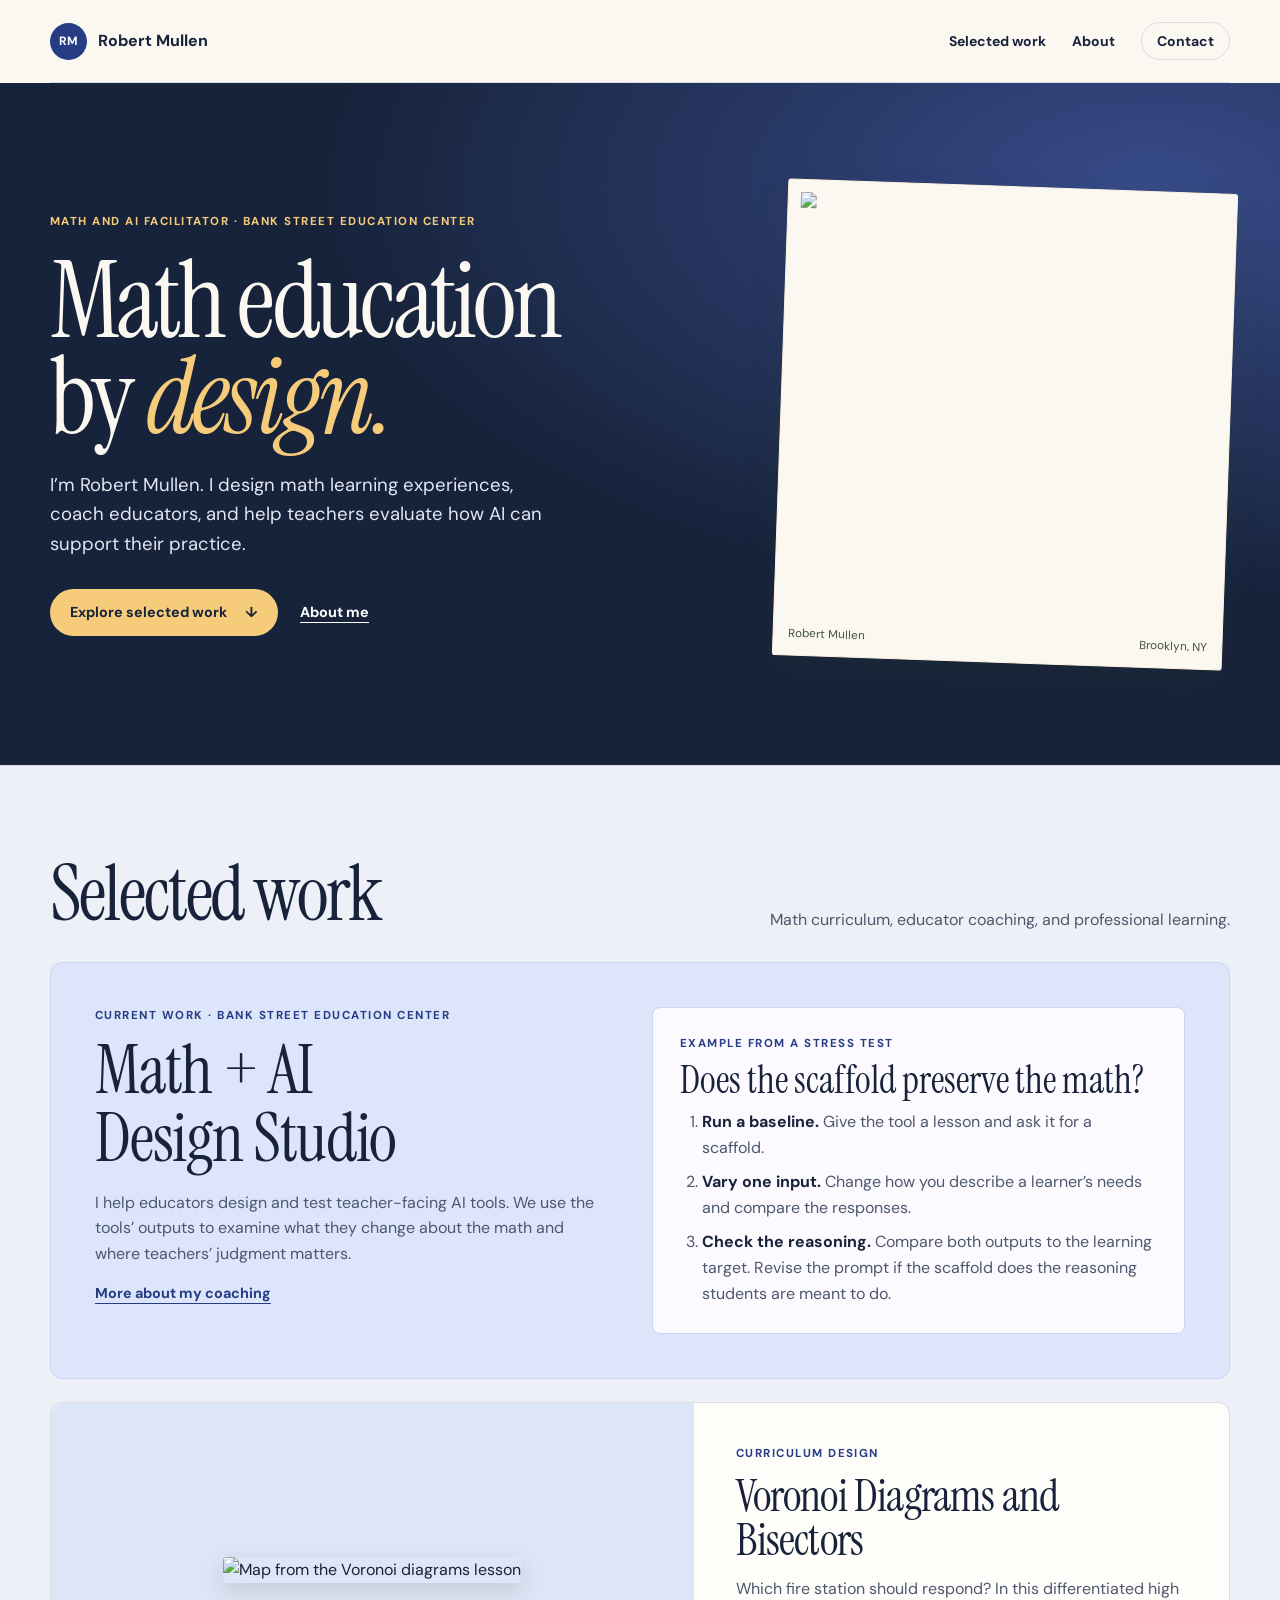
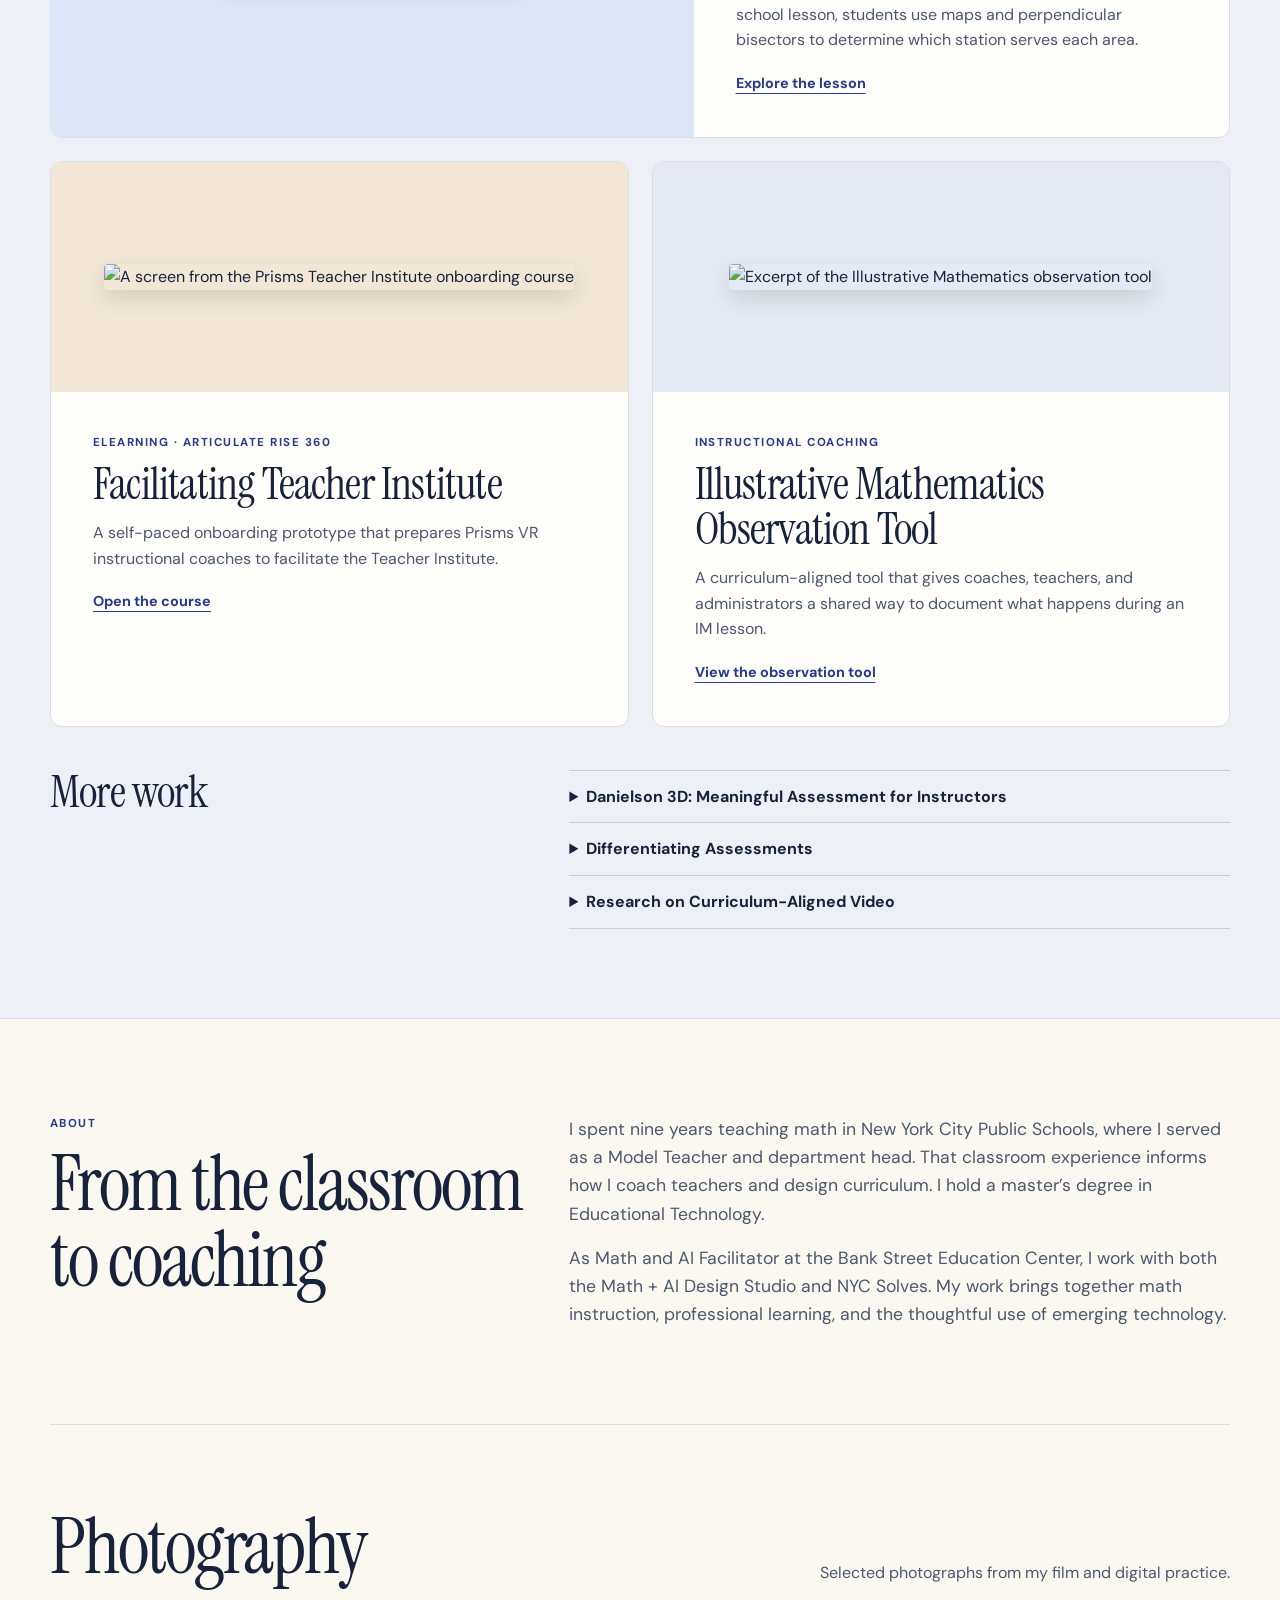
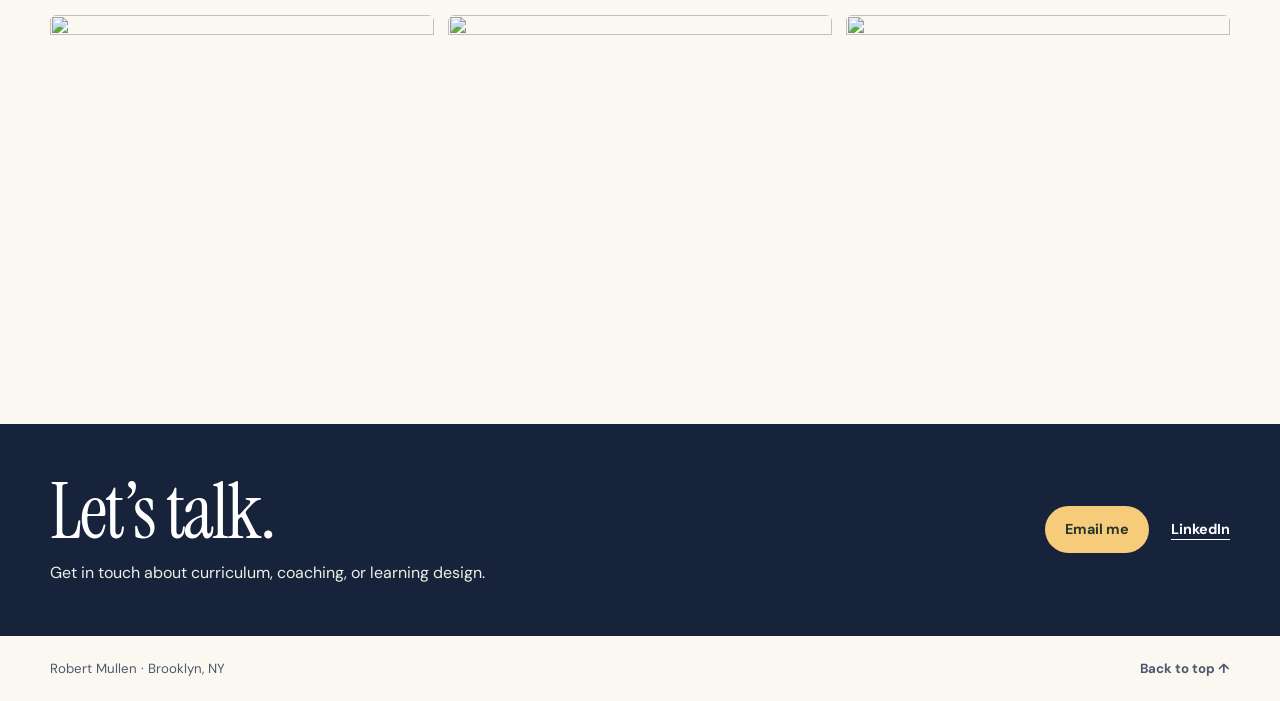
==== index.html @ 0d365e1b "Add files via upload" ====
<!doctype html>
<html lang="en">
<head>
<meta charset="utf-8">
<meta name="viewport" content="width=device-width, initial-scale=1">
<title>Robert Mullen | Math Education, Coaching & AI</title>
<meta name="description" content="Selected work by Robert Mullen in math education, instructional design, and educator coaching.">
<meta name="theme-color" content="#17233b">
<link rel="stylesheet" href="style.css">
<link rel="icon" href="media/favicon.svg" type="image/svg+xml">
</head>
<body id="top">
<a class="skip" href="#main">Skip to content</a>
<header class="wrap header">
<a class="brand" href="#top"><span>RM</span> Robert Mullen</a>
<nav aria-label="Main navigation"><a href="#work">Selected work</a><a href="#about">About</a><a class="contact-link" href="#contact">Contact</a></nav>
</header>
<main id="main">
<section class="hero-band" aria-labelledby="intro">
<div class="wrap hero">
<div>
<p class="eyebrow">Math and AI Facilitator · Bank Street Education Center</p>
<h1 id="intro">Math education<br>by <em>design.</em></h1>
<p class="lede">I’m Robert Mullen. I design math learning experiences, coach educators, and help teachers evaluate how AI can support their practice.</p>
<div class="actions"><a class="button" href="#work">Explore selected work <span aria-hidden="true">↓</span></a><a class="line-link" href="#about">About me</a></div>
</div>
<figure class="portrait"><img src="media/robert.jpg" width="630" height="662" alt="Robert Mullen"><figcaption><span>Robert Mullen</span><span>Brooklyn, NY</span></figcaption></figure>
</div>
</section>
<section class="work-band" id="work">
<div class="wrap">
<div class="section-head"><h2>Selected work</h2><p>Math curriculum, educator coaching, and professional learning.</p></div>
<article class="studio">
<div class="studio-copy">
<p class="eyebrow">Current work · Bank Street Education Center</p>
<h3>Math + AI<br>Design Studio</h3>
<p>I help educators design and test teacher-facing AI tools. We use the tools’ outputs to examine what they change about the math and where teachers’ judgment matters.</p>
<a class="line-link" href="#about">More about my coaching</a>
</div>
<div class="studio-example">
<p class="eyebrow">Example from a stress test</p>
<h4>Does the scaffold preserve the math?</h4>
<ol>
<li><strong>Run a baseline.</strong> Give the tool a lesson and ask it for a scaffold.</li>
<li><strong>Vary one input.</strong> Change how you describe a learner’s needs and compare the responses.</li>
<li><strong>Check the reasoning.</strong> Compare both outputs to the learning target. Revise the prompt if the scaffold does the reasoning students are meant to do.</li>
</ol>
</div>
</article>
<div class="projects">
<article class="project featured">
<div class="project-media map"><img src="media/voronoi.png" alt="Map from the Voronoi diagrams lesson" loading="lazy"></div>
<div class="project-copy">
<p class="eyebrow">Curriculum design</p>
<h3>Voronoi Diagrams and Bisectors</h3>
<p>Which fire station should respond? In this differentiated high school lesson, students use maps and perpendicular bisectors to determine which station serves each area.</p>
<a class="line-link" href="https://docs.google.com/document/d/1qEpuzX62lRay_-MUb-gONqkzhOq20P-nqtlenFmYsLM/edit?usp=sharing">Explore the lesson</a>
</div>
</article>
<article class="project">
<div class="project-media course"><img src="media/prisms.png" alt="A screen from the Prisms Teacher Institute onboarding course" loading="lazy"></div>
<div class="project-copy"><p class="eyebrow">eLearning · Articulate Rise 360</p><h3>Facilitating Teacher Institute</h3><p>A self-paced onboarding prototype that prepares Prisms VR instructional coaches to facilitate the Teacher Institute.</p><a class="line-link" href="https://rmelearningsample.netlify.app/#/">Open the course</a></div>
</article>
<article class="project">
<div class="project-media observe"><img src="media/im.png" alt="Excerpt of the Illustrative Mathematics observation tool" loading="lazy"></div>
<div class="project-copy"><p class="eyebrow">Instructional coaching</p><h3>Illustrative Mathematics Observation Tool</h3><p>A curriculum-aligned tool that gives coaches, teachers, and administrators a shared way to document what happens during an IM lesson.</p><a class="line-link" href="https://drive.google.com/file/d/1bH3zGAiXdYk-yeP8ndPLMOTgqct1OXKp/view">View the observation tool</a></div>
</article>
</div>
<div class="more">
<h3>More work</h3>
<div>
<details><summary>Danielson 3D: Meaningful Assessment for Instructors</summary><p>An Articulate Storyline course that helps teachers use the Danielson Rubric to design assessments and decide how to act on what students show.</p><img class="detail-image" src="media/danielson.png" alt="Screen from the Danielson 3D course" loading="lazy"></details>
<details><summary>Differentiating Assessments</summary><p>A mobile micro-course that walks teachers through designing assessment tasks at three levels of readiness.</p><img class="detail-image details-qr" src="media/differentiating-assessments.png" width="282" height="282" alt="Scan this QR code to open Differentiating Assessments in 7taps" loading="lazy"></details>
<details><summary>Research on Curriculum-Aligned Video</summary><p>My graduate action research examined how curriculum-aligned videos could supplement mathematics instruction, including during the shift to remote learning.</p><a class="line-link" href="https://drive.google.com/file/d/1gtDGnb9iR6Y5nunSrS15PR5Q4NtDPXbc/view">Read the thesis</a></details>
</div>
</div>
</div>
</section>
<section class="wrap about" id="about">
<div><p class="eyebrow">About</p><h2>From the classroom<br> to coaching</h2></div>
<div><p>I spent nine years teaching math in New York City Public Schools, where I served as a Model Teacher and department head. That classroom experience informs how I coach teachers and design curriculum. I hold a master’s degree in Educational Technology.</p><p>As Math and AI Facilitator at the Bank Street Education Center, I work with both the Math + AI Design Studio and NYC Solves. My work brings together math instruction, professional learning, and the thoughtful use of emerging technology.</p></div>
</section>
<section class="wrap photography" aria-labelledby="photo-title">
<div class="section-head"><h2 id="photo-title">Photography</h2><p>Selected photographs from my film and digital practice.</p></div>
<div class="gallery"><img src="media/photo-1.jpg" alt="" loading="lazy"><img src="media/photo-2.jpg" alt="" loading="lazy"><img src="media/photo-3.jpg" alt="" loading="lazy"></div>

</section>
<section class="contact" id="contact"><div class="wrap contact-inner">
<div><h2>Let’s talk.</h2><p>Get in touch about curriculum, coaching, or learning design.</p></div>
<div class="actions"><a class="button" href="mailto:robertterencemullen@gmail.com">Email me</a><a class="line-link" href="https://www.linkedin.com/in/mullenrobert/">LinkedIn</a></div>
</div></section>
</main>
<footer class="wrap footer"><span>Robert Mullen · Brooklyn, NY</span><a href="#top">Back to top ↑</a></footer>
</body>
</html>
---- style.css ----
@import url('https://fonts.googleapis.com/css2?family=DM+Sans:wght@400;500;600;700&family=Instrument+Serif:ital@0;1&display=swap');
:root{--paper:#f7f4ec;--ink:#252b24;--blue:#254839;--muted:#526057;--border:#d8d8ca;--gold:#e8ecaa;--serif:"Instrument Serif",Georgia,serif;--sans:"DM Sans",system-ui,sans-serif}
*{box-sizing:border-box}
html{scroll-behavior:smooth}
body{margin:0;color:var(--ink);background:var(--paper);font:16px/1.6 var(--sans)}
a{color:inherit;text-underline-offset:5px}
a:focus-visible,summary:focus-visible{outline:2px solid currentColor;outline-offset:5px}
img{display:block;max-width:100%}
h1,h2,h3,p,figure{margin:0}
h1,h2,h3{font:400 1em/1 var(--serif)}
h2{font-size:clamp(3rem,6vw,5rem);letter-spacing:-.027em}
h3{font-size:clamp(2rem,3.5vw,3.15rem);letter-spacing:-.018em}
.wrap{width:min(1180px,calc(100% - 96px));margin-inline:auto}
.skip{position:absolute;left:12px;top:-100px;background:white;padding:10px;z-index:2}
.skip:focus{top:12px}
.header,.footer{display:flex;align-items:center;justify-content:space-between;gap:20px;padding:22px 0}
.header{border-bottom:1px solid var(--border)}
.brand,nav a,.footer a{text-decoration:none;font-weight:700}
.brand{display:flex;align-items:center;gap:11px}
.brand span{display:grid;place-items:center;background:var(--blue);color:white;width:37px;height:37px;border-radius:50%;font-size:12px;letter-spacing:.04em}
nav{display:flex;align-items:center;gap:26px;font-size:14px}
nav a:hover,.footer a:hover{text-decoration:underline}
.contact-link{border:1px solid var(--border);border-radius:40px;padding:7px 15px}
.hero{display:grid;grid-template-columns:1.45fr 1fr;gap:clamp(30px,6vw,92px);align-items:center;padding-block:clamp(56px,8vw,108px)}
.eyebrow{font-size:.72rem;font-weight:700;letter-spacing:.13em;text-transform:uppercase;color:var(--blue)}
.hero .eyebrow{display:flex;align-items:center;gap:10px}
.hero .eyebrow span{display:inline-block;width:9px;height:9px;border-radius:50%;background:#71864e;flex:none}
h1{font-size:clamp(4.25rem,8.3vw,8.3rem);line-height:.9;letter-spacing:-.035em;margin:23px 0 25px}
h1 em{color:var(--blue);font-weight:400}
.lede{color:var(--muted);font-size:clamp(1rem,1.6vw,1.16rem);max-width:520px}
.actions{display:flex;align-items:center;flex-wrap:wrap;gap:22px;margin-top:29px}
.button{display:inline-flex;align-items:center;justify-content:center;gap:18px;padding:12px 20px;background:var(--blue);color:white;border-radius:40px;text-decoration:none;font-weight:700;font-size:.9rem}
.button:hover{background:#37614b}
.line-link{font-size:.9rem;font-weight:700;color:var(--blue);text-decoration-thickness:1px}
.line-link:hover{text-decoration-thickness:2px}
.portrait{padding:12px;background:#e8e8d9;border:1px solid #dcdfcf;transform:rotate(2deg);box-shadow:0 16px 35px #343d2220}
.portrait img{width:100%;height:auto;aspect-ratio:1/1;object-fit:cover}
figcaption{display:flex;justify-content:space-between;gap:8px;padding:8px 3px 0;font-size:.73rem;color:#435144}
.work-band{background:#eeeee3;border-block:1px solid var(--border);padding-block:clamp(48px,7vw,92px)}
.section-head{display:flex;justify-content:space-between;align-items:end;gap:12px 30px;flex-wrap:wrap;margin-bottom:29px}
.section-head p,.project p:not(.eyebrow),.more p,.about p:not(.eyebrow){color:var(--muted)}
.projects{display:grid;grid-template-columns:1fr 1fr;gap:23px}
.project{background:#fbfaf4;border:1px solid var(--border);border-radius:12px;overflow:hidden}
.featured{display:grid;grid-template-columns:1.2fr 1fr;grid-column:1/-1;align-items:stretch}
.project-media{height:230px;overflow:hidden;display:grid;place-items:center;padding:25px}
.featured .project-media{height:100%;min-height:300px}
.project-media img{max-height:100%;width:auto;object-fit:contain;box-shadow:0 8px 22px #27332126;border-radius:4px}
.map{background:#dce5d5}
.course{background:#e8dfcc}
.observe{background:#dce5df}
.project-copy{padding:clamp(22px,4vw,42px);display:flex;flex-direction:column;align-items:flex-start;justify-content:center}
.project-copy h3{margin:10px 0 13px}
.project-copy .line-link{margin-top:19px}
.more,.about{display:grid;grid-template-columns:1fr 1.35fr;gap:30px}
.more{margin-top:43px}
details{border-bottom:1px solid #cbd1c3;padding:13px 0}
details:first-child{border-top:1px solid #cbd1c3}
summary{cursor:pointer;font-weight:700}
details p{margin:10px 0}
.detail-image{width:min(100%,460px);margin:15px 0 4px}
.about{padding-block:clamp(55px,8vw,96px);border-bottom:1px solid var(--border)}
.about h2{margin-top:12px}
.about p:not(.eyebrow){font-size:1.1rem}
.about p+p{margin-top:16px}
.photography{padding-block:clamp(48px,7vw,84px)}
.gallery{display:grid;grid-template-columns:repeat(3,1fr);gap:14px;margin-bottom:18px}
.gallery img{width:100%;aspect-ratio:1.25;object-fit:cover;border-radius:6px}
.contact{background:var(--blue);color:white;padding:50px 0}
.contact-inner{display:flex;align-items:center;justify-content:space-between;flex-wrap:wrap;gap:18px 30px}
.contact p{margin-top:9px;color:#edf0e4}
.contact .actions{margin-top:0}
.contact .button{background:var(--gold);color:#26362a}
.contact .button:hover{background:#f6f8ce}
.contact .line-link{color:white}
.footer{font-size:.83rem;color:var(--muted)}
@media(max-width:820px){.wrap{width:calc(100% - 48px)}.hero{gap:28px}h1{font-size:clamp(3.8rem,9vw,6rem)}.desktop{display:none}}
@media(max-width:620px){.wrap{width:calc(100% - 36px)}.header{padding:15px 0;gap:12px}.brand{font-size:.85rem;gap:6px}.brand span{width:29px;height:29px;font-size:10px}nav{gap:12px;font-size:.8rem}.contact-link{padding:4px 8px}.hero,.projects,.featured,.more,.about{grid-template-columns:1fr}.hero{padding-block:45px;gap:30px}.portrait{width:min(92%,370px);justify-self:center}.featured .project-media{min-height:0;height:240px}.more,.about{gap:16px}.gallery{gap:6px}.footer{gap:10px}}
@media(prefers-reduced-motion:reduce){html{scroll-behavior:auto}}

/* The navy hero and blue accents carry through the portfolio. */
:root{
  --paper:#fbf8f1;
  --ink:#18233b;
  --blue:#263d85;
  --muted:#4d586e;
  --border:#dadce6;
  --gold:#f6cc7b;
}
.hero-band{
  color:var(--paper);
  background:
    radial-gradient(ellipse at 90% 15%,#374b89 0%,transparent 51%),
    #17233b;
}
.hero{min-width:0}
.hero .eyebrow{color:#f6cc7b}
.hero .eyebrow span{background:var(--gold)}
.hero h1 em{color:var(--gold)}
.hero .lede{color:#e1e6f2}
.hero .line-link{color:white}
.hero .button{background:var(--gold);color:var(--ink)}
.hero .button:hover{background:#ffe2a9}
.portrait{background:var(--paper);border-color:#fff5df;border-radius:3px}
.portrait img{object-position:center 44%}
.work-band{background:#eef0f7}
.project{background:#fffdfa}
.map{background:#dde6f6}
.course{background:#f2e7d7}
.observe{background:#e5e9f3}
.studio{
  display:grid;
  grid-template-columns:1fr 1fr;
  gap:24px;
  margin-bottom:23px;
  padding:clamp(22px,4vw,44px);
  background:#dce5fa;
  border:1px solid #c9d6f4;
  border-radius:12px;
}
.studio-copy h3{font-size:clamp(3rem,5.3vw,5.15rem);margin:12px 0 17px}
.studio-copy p:not(.eyebrow){max-width:46ch;color:var(--muted)}
.studio-copy .line-link{display:inline-block;margin-top:16px}
.studio-example{align-self:center;background:#fcfaff;border:1px solid #c9d6f4;border-radius:8px;padding:clamp(16px,3vw,27px)}
.studio-example h4{font:400 clamp(1.85rem,3vw,2.5rem)/1 var(--serif);margin:8px 0 10px}
.studio-example ol{padding-left:1.35rem;margin:0;color:var(--muted)}
.studio-example li+li{margin-top:.55rem}
.studio-example strong{color:var(--ink)}
.contact{background:#17233b}
.button:hover{background:#364f9c}
.details-qr{width:min(100%,230px)}
@media(max-width:680px){.studio{grid-template-columns:1fr}}
@media(max-width:420px){.header{flex-wrap:wrap}.hero h1{font-size:clamp(3.2rem,14vw,4.25rem)}}
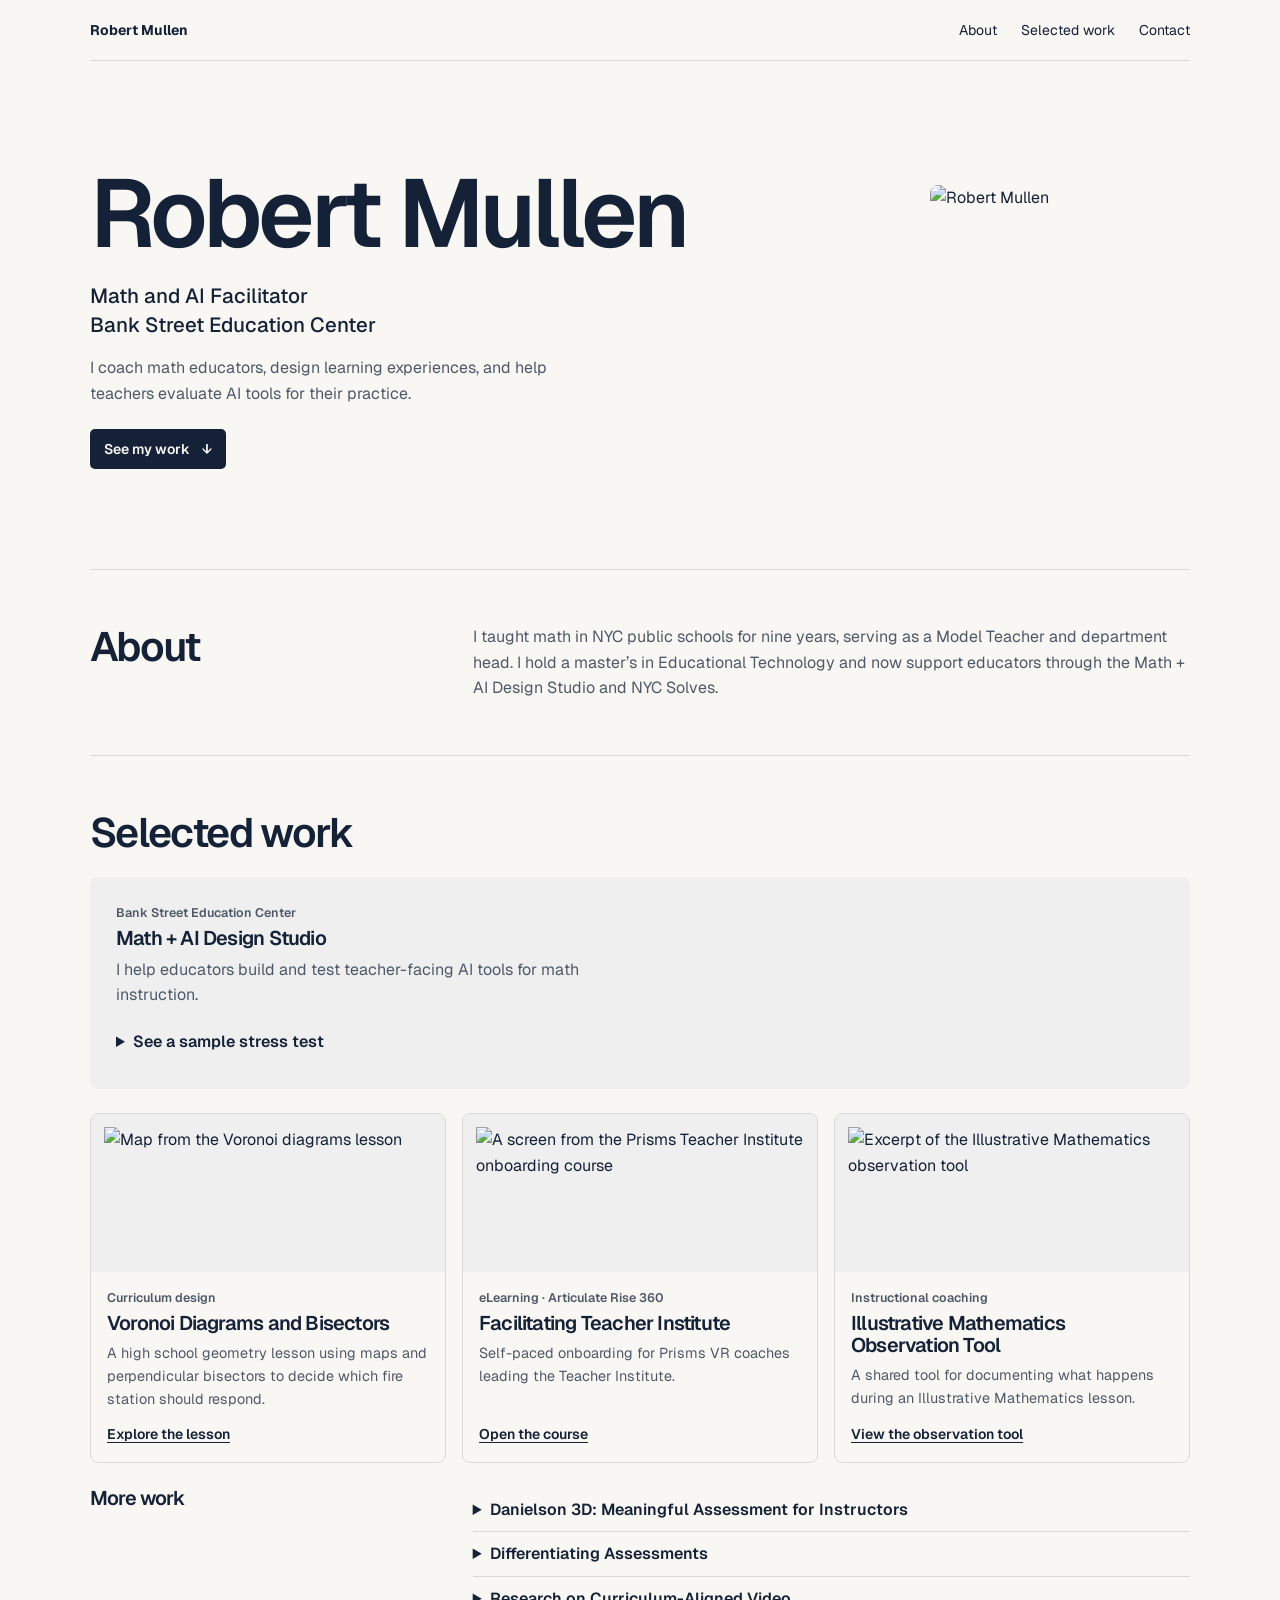
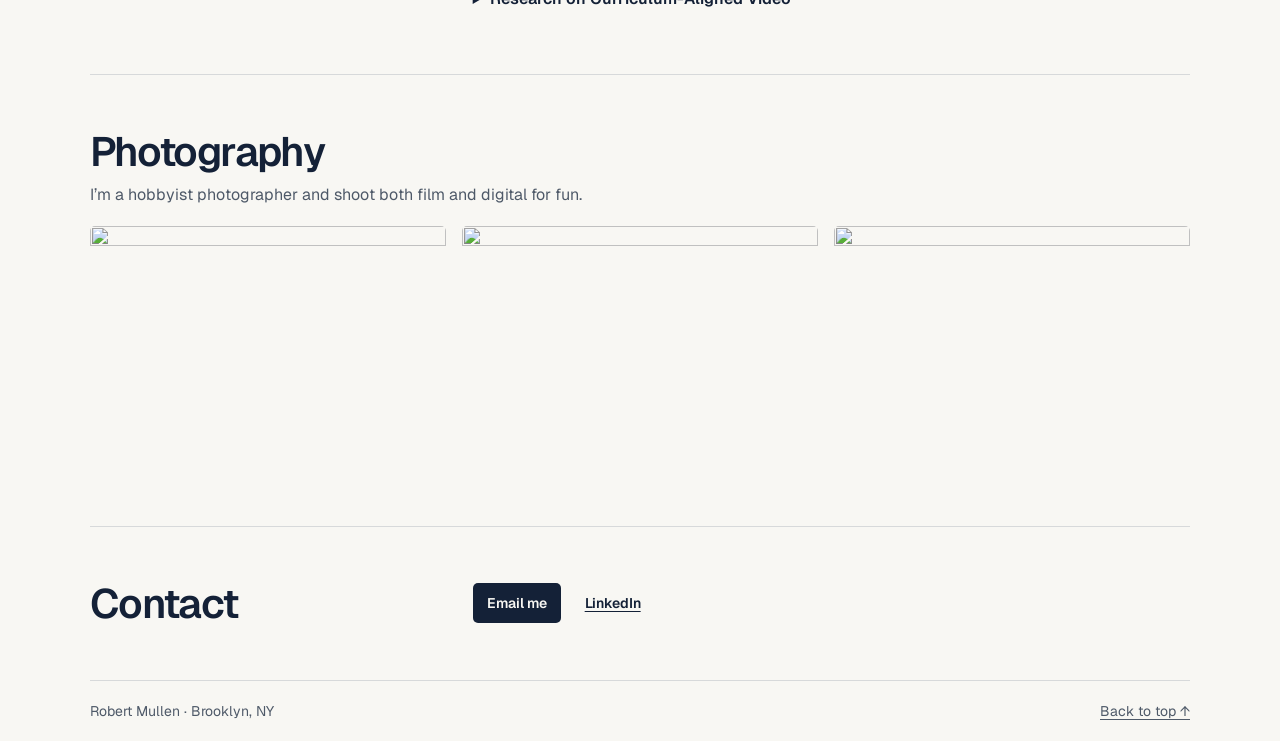
==== commit 92bc0476: "Add files via upload" ====
--- a/index.html
+++ b/index.html
@@ -5,65 +5,61 @@
 <meta name="viewport" content="width=device-width, initial-scale=1">
 <title>Robert Mullen | Math Education, Coaching & AI</title>
 <meta name="description" content="Selected work by Robert Mullen in math education, instructional design, and educator coaching.">
-<meta name="theme-color" content="#17233b">
+<meta name="theme-color" content="#142137">
 <link rel="stylesheet" href="style.css">
 <link rel="icon" href="media/favicon.svg" type="image/svg+xml">
 </head>
 <body id="top">
 <a class="skip" href="#main">Skip to content</a>
 <header class="wrap header">
-<a class="brand" href="#top"><span>RM</span> Robert Mullen</a>
-<nav aria-label="Main navigation"><a href="#work">Selected work</a><a href="#about">About</a><a class="contact-link" href="#contact">Contact</a></nav>
+<a class="brand" href="#top">Robert Mullen</a>
+<nav aria-label="Main navigation"><a href="#about">About</a><a href="#work">Selected work</a><a class="contact-link" href="#contact">Contact</a></nav>
 </header>
 <main id="main">
-<section class="hero-band" aria-labelledby="intro">
-<div class="wrap hero">
-<div>
-<p class="eyebrow">Math and AI Facilitator · Bank Street Education Center</p>
-<h1 id="intro">Math education<br>by <em>design.</em></h1>
-<p class="lede">I’m Robert Mullen. I design math learning experiences, coach educators, and help teachers evaluate how AI can support their practice.</p>
-<div class="actions"><a class="button" href="#work">Explore selected work <span aria-hidden="true">↓</span></a><a class="line-link" href="#about">About me</a></div>
-</div>
-<figure class="portrait"><img src="media/robert.jpg" width="630" height="662" alt="Robert Mullen"><figcaption><span>Robert Mullen</span><span>Brooklyn, NY</span></figcaption></figure>
-</div>
+<section class="wrap hero" aria-labelledby="intro">
+  <div>
+    <h1 id="intro">Robert Mullen</h1>
+    <p class="role">Math and AI Facilitator<br>Bank Street Education Center</p>
+    <p class="lede">I coach math educators, design learning experiences, and help teachers evaluate AI tools for their practice.</p>
+    <a class="button" href="#work">See my work <span aria-hidden="true">↓</span></a>
+  </div>
+  <img class="portrait" src="media/robert.jpg" width="630" height="662" alt="Robert Mullen">
 </section>
-<section class="work-band" id="work">
-<div class="wrap">
-<div class="section-head"><h2>Selected work</h2><p>Math curriculum, educator coaching, and professional learning.</p></div>
-<article class="studio">
-<div class="studio-copy">
-<p class="eyebrow">Current work · Bank Street Education Center</p>
-<h3>Math + AI<br>Design Studio</h3>
-<p>I help educators design and test teacher-facing AI tools. We use the tools’ outputs to examine what they change about the math and where teachers’ judgment matters.</p>
-<a class="line-link" href="#about">More about my coaching</a>
-</div>
-<div class="studio-example">
-<p class="eyebrow">Example from a stress test</p>
-<h4>Does the scaffold preserve the math?</h4>
-<ol>
-<li><strong>Run a baseline.</strong> Give the tool a lesson and ask it for a scaffold.</li>
-<li><strong>Vary one input.</strong> Change how you describe a learner’s needs and compare the responses.</li>
-<li><strong>Check the reasoning.</strong> Compare both outputs to the learning target. Revise the prompt if the scaffold does the reasoning students are meant to do.</li>
-</ol>
-</div>
-</article>
+<section class="wrap about" id="about">
+<h2>About</h2>
+<p>I taught math in NYC public schools for nine years, serving as a Model Teacher and department head. I hold a master’s in Educational Technology and now support educators through the Math + AI Design Studio and NYC Solves.</p>
+</section>
+<section class="wrap work-band" id="work">
+  <h2>Selected work</h2>
+  <article class="studio">
+    <div>
+      <p class="eyebrow">Bank Street Education Center</p>
+      <h3>Math + AI Design Studio</h3>
+      <p>I help educators build and test teacher-facing AI tools for math instruction.</p>
+    </div>
+    <details class="stress-sample">
+      <summary>See a sample stress test</summary>
+      <iframe src="pressure-tests.html" title="Math + AI Design Studio pressure tests" loading="lazy"></iframe>
+      <a class="line-link" href="pressure-tests.html">Open pressure tests in a full page</a>
+    </details>
+  </article>
 <div class="projects">
 <article class="project featured">
 <div class="project-media map"><img src="media/voronoi.png" alt="Map from the Voronoi diagrams lesson" loading="lazy"></div>
 <div class="project-copy">
 <p class="eyebrow">Curriculum design</p>
 <h3>Voronoi Diagrams and Bisectors</h3>
-<p>Which fire station should respond? In this differentiated high school lesson, students use maps and perpendicular bisectors to determine which station serves each area.</p>
+<p>A high school geometry lesson using maps and perpendicular bisectors to decide which fire station should respond.</p>
 <a class="line-link" href="https://docs.google.com/document/d/1qEpuzX62lRay_-MUb-gONqkzhOq20P-nqtlenFmYsLM/edit?usp=sharing">Explore the lesson</a>
 </div>
 </article>
 <article class="project">
 <div class="project-media course"><img src="media/prisms.png" alt="A screen from the Prisms Teacher Institute onboarding course" loading="lazy"></div>
-<div class="project-copy"><p class="eyebrow">eLearning · Articulate Rise 360</p><h3>Facilitating Teacher Institute</h3><p>A self-paced onboarding prototype that prepares Prisms VR instructional coaches to facilitate the Teacher Institute.</p><a class="line-link" href="https://rmelearningsample.netlify.app/#/">Open the course</a></div>
+<div class="project-copy"><p class="eyebrow">eLearning · Articulate Rise 360</p><h3>Facilitating Teacher Institute</h3><p>Self-paced onboarding for Prisms VR coaches leading the Teacher Institute.</p><a class="line-link" href="https://rmelearningsample.netlify.app/#/">Open the course</a></div>
 </article>
 <article class="project">
 <div class="project-media observe"><img src="media/im.png" alt="Excerpt of the Illustrative Mathematics observation tool" loading="lazy"></div>
-<div class="project-copy"><p class="eyebrow">Instructional coaching</p><h3>Illustrative Mathematics Observation Tool</h3><p>A curriculum-aligned tool that gives coaches, teachers, and administrators a shared way to document what happens during an IM lesson.</p><a class="line-link" href="https://drive.google.com/file/d/1bH3zGAiXdYk-yeP8ndPLMOTgqct1OXKp/view">View the observation tool</a></div>
+<div class="project-copy"><p class="eyebrow">Instructional coaching</p><h3>Illustrative Mathematics Observation Tool</h3><p>A shared tool for documenting what happens during an Illustrative Mathematics lesson.</p><a class="line-link" href="https://drive.google.com/file/d/1bH3zGAiXdYk-yeP8ndPLMOTgqct1OXKp/view">View the observation tool</a></div>
 </article>
 </div>
 <div class="more">
@@ -74,19 +70,14 @@
 <details><summary>Research on Curriculum-Aligned Video</summary><p>My graduate action research examined how curriculum-aligned videos could supplement mathematics instruction, including during the shift to remote learning.</p><a class="line-link" href="https://drive.google.com/file/d/1gtDGnb9iR6Y5nunSrS15PR5Q4NtDPXbc/view">Read the thesis</a></details>
 </div>
 </div>
-</div>
-</section>
-<section class="wrap about" id="about">
-<div><p class="eyebrow">About</p><h2>From the classroom<br> to coaching</h2></div>
-<div><p>I spent nine years teaching math in New York City Public Schools, where I served as a Model Teacher and department head. That classroom experience informs how I coach teachers and design curriculum. I hold a master’s degree in Educational Technology.</p><p>As Math and AI Facilitator at the Bank Street Education Center, I work with both the Math + AI Design Studio and NYC Solves. My work brings together math instruction, professional learning, and the thoughtful use of emerging technology.</p></div>
 </section>
 <section class="wrap photography" aria-labelledby="photo-title">
-<div class="section-head"><h2 id="photo-title">Photography</h2><p>Selected photographs from my film and digital practice.</p></div>
+<div class="section-head"><h2 id="photo-title">Photography</h2><p class="photo-intro">I’m a hobbyist photographer and shoot both film and digital for fun.</p></div>
 <div class="gallery"><img src="media/photo-1.jpg" alt="" loading="lazy"><img src="media/photo-2.jpg" alt="" loading="lazy"><img src="media/photo-3.jpg" alt="" loading="lazy"></div>
 
 </section>
 <section class="contact" id="contact"><div class="wrap contact-inner">
-<div><h2>Let’s talk.</h2><p>Get in touch about curriculum, coaching, or learning design.</p></div>
+<div><h2>Contact</h2></div>
 <div class="actions"><a class="button" href="mailto:robertterencemullen@gmail.com">Email me</a><a class="line-link" href="https://www.linkedin.com/in/mullenrobert/">LinkedIn</a></div>
 </div></section>
 </main>
--- a/style.css
+++ b/style.css
@@ -1,132 +1,150 @@
-@import url('https://fonts.googleapis.com/css2?family=DM+Sans:wght@400;500;600;700&family=Instrument+Serif:ital@0;1&display=swap');
-:root{--paper:#f7f4ec;--ink:#252b24;--blue:#254839;--muted:#526057;--border:#d8d8ca;--gold:#e8ecaa;--serif:"Instrument Serif",Georgia,serif;--sans:"DM Sans",system-ui,sans-serif}
-*{box-sizing:border-box}
-html{scroll-behavior:smooth}
-body{margin:0;color:var(--ink);background:var(--paper);font:16px/1.6 var(--sans)}
-a{color:inherit;text-underline-offset:5px}
-a:focus-visible,summary:focus-visible{outline:2px solid currentColor;outline-offset:5px}
-img{display:block;max-width:100%}
-h1,h2,h3,p,figure{margin:0}
-h1,h2,h3{font:400 1em/1 var(--serif)}
-h2{font-size:clamp(3rem,6vw,5rem);letter-spacing:-.027em}
-h3{font-size:clamp(2rem,3.5vw,3.15rem);letter-spacing:-.018em}
-.wrap{width:min(1180px,calc(100% - 96px));margin-inline:auto}
-.skip{position:absolute;left:12px;top:-100px;background:white;padding:10px;z-index:2}
-.skip:focus{top:12px}
-.header,.footer{display:flex;align-items:center;justify-content:space-between;gap:20px;padding:22px 0}
-.header{border-bottom:1px solid var(--border)}
-.brand,nav a,.footer a{text-decoration:none;font-weight:700}
-.brand{display:flex;align-items:center;gap:11px}
-.brand span{display:grid;place-items:center;background:var(--blue);color:white;width:37px;height:37px;border-radius:50%;font-size:12px;letter-spacing:.04em}
-nav{display:flex;align-items:center;gap:26px;font-size:14px}
-nav a:hover,.footer a:hover{text-decoration:underline}
-.contact-link{border:1px solid var(--border);border-radius:40px;padding:7px 15px}
-.hero{display:grid;grid-template-columns:1.45fr 1fr;gap:clamp(30px,6vw,92px);align-items:center;padding-block:clamp(56px,8vw,108px)}
-.eyebrow{font-size:.72rem;font-weight:700;letter-spacing:.13em;text-transform:uppercase;color:var(--blue)}
-.hero .eyebrow{display:flex;align-items:center;gap:10px}
-.hero .eyebrow span{display:inline-block;width:9px;height:9px;border-radius:50%;background:#71864e;flex:none}
-h1{font-size:clamp(4.25rem,8.3vw,8.3rem);line-height:.9;letter-spacing:-.035em;margin:23px 0 25px}
-h1 em{color:var(--blue);font-weight:400}
-.lede{color:var(--muted);font-size:clamp(1rem,1.6vw,1.16rem);max-width:520px}
-.actions{display:flex;align-items:center;flex-wrap:wrap;gap:22px;margin-top:29px}
-.button{display:inline-flex;align-items:center;justify-content:center;gap:18px;padding:12px 20px;background:var(--blue);color:white;border-radius:40px;text-decoration:none;font-weight:700;font-size:.9rem}
-.button:hover{background:#37614b}
-.line-link{font-size:.9rem;font-weight:700;color:var(--blue);text-decoration-thickness:1px}
-.line-link:hover{text-decoration-thickness:2px}
-.portrait{padding:12px;background:#e8e8d9;border:1px solid #dcdfcf;transform:rotate(2deg);box-shadow:0 16px 35px #343d2220}
-.portrait img{width:100%;height:auto;aspect-ratio:1/1;object-fit:cover}
-figcaption{display:flex;justify-content:space-between;gap:8px;padding:8px 3px 0;font-size:.73rem;color:#435144}
-.work-band{background:#eeeee3;border-block:1px solid var(--border);padding-block:clamp(48px,7vw,92px)}
-.section-head{display:flex;justify-content:space-between;align-items:end;gap:12px 30px;flex-wrap:wrap;margin-bottom:29px}
-.section-head p,.project p:not(.eyebrow),.more p,.about p:not(.eyebrow){color:var(--muted)}
-.projects{display:grid;grid-template-columns:1fr 1fr;gap:23px}
-.project{background:#fbfaf4;border:1px solid var(--border);border-radius:12px;overflow:hidden}
-.featured{display:grid;grid-template-columns:1.2fr 1fr;grid-column:1/-1;align-items:stretch}
-.project-media{height:230px;overflow:hidden;display:grid;place-items:center;padding:25px}
-.featured .project-media{height:100%;min-height:300px}
-.project-media img{max-height:100%;width:auto;object-fit:contain;box-shadow:0 8px 22px #27332126;border-radius:4px}
-.map{background:#dce5d5}
-.course{background:#e8dfcc}
-.observe{background:#dce5df}
-.project-copy{padding:clamp(22px,4vw,42px);display:flex;flex-direction:column;align-items:flex-start;justify-content:center}
-.project-copy h3{margin:10px 0 13px}
-.project-copy .line-link{margin-top:19px}
-.more,.about{display:grid;grid-template-columns:1fr 1.35fr;gap:30px}
-.more{margin-top:43px}
-details{border-bottom:1px solid #cbd1c3;padding:13px 0}
-details:first-child{border-top:1px solid #cbd1c3}
-summary{cursor:pointer;font-weight:700}
-details p{margin:10px 0}
-.detail-image{width:min(100%,460px);margin:15px 0 4px}
-.about{padding-block:clamp(55px,8vw,96px);border-bottom:1px solid var(--border)}
-.about h2{margin-top:12px}
-.about p:not(.eyebrow){font-size:1.1rem}
-.about p+p{margin-top:16px}
-.photography{padding-block:clamp(48px,7vw,84px)}
-.gallery{display:grid;grid-template-columns:repeat(3,1fr);gap:14px;margin-bottom:18px}
-.gallery img{width:100%;aspect-ratio:1.25;object-fit:cover;border-radius:6px}
-.contact{background:var(--blue);color:white;padding:50px 0}
-.contact-inner{display:flex;align-items:center;justify-content:space-between;flex-wrap:wrap;gap:18px 30px}
-.contact p{margin-top:9px;color:#edf0e4}
-.contact .actions{margin-top:0}
-.contact .button{background:var(--gold);color:#26362a}
-.contact .button:hover{background:#f6f8ce}
-.contact .line-link{color:white}
-.footer{font-size:.83rem;color:var(--muted)}
-@media(max-width:820px){.wrap{width:calc(100% - 48px)}.hero{gap:28px}h1{font-size:clamp(3.8rem,9vw,6rem)}.desktop{display:none}}
-@media(max-width:620px){.wrap{width:calc(100% - 36px)}.header{padding:15px 0;gap:12px}.brand{font-size:.85rem;gap:6px}.brand span{width:29px;height:29px;font-size:10px}nav{gap:12px;font-size:.8rem}.contact-link{padding:4px 8px}.hero,.projects,.featured,.more,.about{grid-template-columns:1fr}.hero{padding-block:45px;gap:30px}.portrait{width:min(92%,370px);justify-self:center}.featured .project-media{min-height:0;height:240px}.more,.about{gap:16px}.gallery{gap:6px}.footer{gap:10px}}
-@media(prefers-reduced-motion:reduce){html{scroll-behavior:auto}}
+@import url('https://fonts.googleapis.com/css2?family=Geist:wght@400;500;600;700&display=swap');
 
-/* The navy hero and blue accents carry through the portfolio. */
-:root{
-  --paper:#fbf8f1;
-  --ink:#18233b;
-  --blue:#263d85;
-  --muted:#4d586e;
-  --border:#dadce6;
-  --gold:#f6cc7b;
+:root {
+  --paper: #f8f7f3;
+  --navy: #142137;
+  --muted: #4e5968;
+  --rule: #d7d9da;
+  --surface: #eeefee;
 }
-.hero-band{
-  color:var(--paper);
-  background:
-    radial-gradient(ellipse at 90% 15%,#374b89 0%,transparent 51%),
-    #17233b;
+* { box-sizing: border-box; }
+html { scroll-behavior: smooth; }
+body {
+  margin: 0;
+  background: var(--paper);
+  color: var(--navy);
+  font: 16px/1.6 Geist, system-ui, sans-serif;
 }
-.hero{min-width:0}
-.hero .eyebrow{color:#f6cc7b}
-.hero .eyebrow span{background:var(--gold)}
-.hero h1 em{color:var(--gold)}
-.hero .lede{color:#e1e6f2}
-.hero .line-link{color:white}
-.hero .button{background:var(--gold);color:var(--ink)}
-.hero .button:hover{background:#ffe2a9}
-.portrait{background:var(--paper);border-color:#fff5df;border-radius:3px}
-.portrait img{object-position:center 44%}
-.work-band{background:#eef0f7}
-.project{background:#fffdfa}
-.map{background:#dde6f6}
-.course{background:#f2e7d7}
-.observe{background:#e5e9f3}
-.studio{
-  display:grid;
-  grid-template-columns:1fr 1fr;
-  gap:24px;
-  margin-bottom:23px;
-  padding:clamp(22px,4vw,44px);
-  background:#dce5fa;
-  border:1px solid #c9d6f4;
-  border-radius:12px;
+h1, h2, h3, p { margin: 0; }
+h1, h2, h3 { line-height: 1.1; letter-spacing: -.04em; }
+h1 { font-size: clamp(3rem, 7.5vw, 6.3rem); font-weight: 600; }
+h2 { font-size: clamp(1.85rem, 3.2vw, 2.65rem); font-weight: 600; }
+h3 { font-size: 1.24rem; font-weight: 600; }
+a { color: inherit; text-underline-offset: .24em; }
+a:focus-visible, summary:focus-visible { outline: 2px solid var(--navy); outline-offset: 5px; }
+img { max-width: 100%; display: block; }
+.wrap { width: min(1100px, calc(100% - 80px)); margin-inline: auto; }
+.skip { position: absolute; left: 16px; top: -100px; background: var(--paper); padding: 8px 12px; }
+.skip:focus { top: 12px; }
+.header, .footer {
+  display: flex;
+  justify-content: space-between;
+  align-items: center;
+  gap: 10px 24px;
+  flex-wrap: wrap;
+  padding-block: 19px;
+  font-size: .875rem;
 }
-.studio-copy h3{font-size:clamp(3rem,5.3vw,5.15rem);margin:12px 0 17px}
-.studio-copy p:not(.eyebrow){max-width:46ch;color:var(--muted)}
-.studio-copy .line-link{display:inline-block;margin-top:16px}
-.studio-example{align-self:center;background:#fcfaff;border:1px solid #c9d6f4;border-radius:8px;padding:clamp(16px,3vw,27px)}
-.studio-example h4{font:400 clamp(1.85rem,3vw,2.5rem)/1 var(--serif);margin:8px 0 10px}
-.studio-example ol{padding-left:1.35rem;margin:0;color:var(--muted)}
-.studio-example li+li{margin-top:.55rem}
-.studio-example strong{color:var(--ink)}
-.contact{background:#17233b}
-.button:hover{background:#364f9c}
-.details-qr{width:min(100%,230px)}
-@media(max-width:680px){.studio{grid-template-columns:1fr}}
-@media(max-width:420px){.header{flex-wrap:wrap}.hero h1{font-size:clamp(3.2rem,14vw,4.25rem)}}
+.header { border-bottom: 1px solid var(--rule); }
+.header a { text-decoration: none; }
+.header a:hover { text-decoration: underline; }
+.brand { font-weight: 700; }
+nav, .actions { display: flex; gap: 12px 24px; flex-wrap: wrap; align-items: center; }
+.hero {
+  display: grid;
+  grid-template-columns: minmax(0, 1fr) minmax(170px, 260px);
+  align-items: center;
+  gap: clamp(24px, 6vw, 80px);
+  padding-block: clamp(45px, 8vw, 100px);
+}
+.portrait {
+  width: 100%;
+  height: auto;
+  aspect-ratio: 1;
+  object-fit: cover;
+  object-position: center 42%;
+  border-radius: 8px;
+}
+.role { margin-top: 15px; font-size: clamp(1.05rem, 1.8vw, 1.28rem); line-height: 1.4; font-weight: 500; }
+.lede { max-width: 46ch; margin: 16px 0 22px; color: var(--muted); }
+.button {
+  display: inline-flex;
+  align-items: center;
+  gap: 12px;
+  color: var(--paper);
+  background: var(--navy);
+  border-radius: 5px;
+  padding: 9px 14px;
+  font-size: .875rem;
+  font-weight: 600;
+  text-decoration: none;
+}
+.button:hover { background: #30435d; }
+.work-band, .about, .photography, .contact-inner {
+  border-top: 1px solid var(--rule);
+  padding-block: clamp(32px, 5vw, 54px);
+}
+.studio {
+  margin: 22px 0 24px;
+  display: grid;
+  grid-template-columns: 1.15fr 1fr;
+  gap: 12px 32px;
+  align-items: start;
+  background: var(--surface);
+  border-radius: 8px;
+  padding: clamp(17px, 3vw, 26px);
+}
+.eyebrow { color: var(--muted); font-size: .78rem; font-weight: 600; }
+.studio h3, .project h3 { margin: 5px 0 7px; }
+.studio p:not(.eyebrow), .project p:not(.eyebrow), details p, .about p { color: var(--muted); }
+details { padding: 9px 0; }
+details p { margin: 8px 0; }
+summary { cursor: pointer; font-weight: 600; }
+.projects, .gallery { display: grid; grid-template-columns: repeat(3, minmax(0, 1fr)); gap: 16px; }
+.project {
+  display: flex;
+  flex-direction: column;
+  overflow: hidden;
+  border: 1px solid var(--rule);
+  border-radius: 8px;
+}
+.project-media {
+  height: 158px;
+  background: var(--surface);
+  padding: 13px;
+  display: grid;
+  place-items: center;
+}
+.project-media img { width: 100%; height: 132px; object-fit: contain; }
+.project-copy { display: flex; flex: 1; flex-direction: column; padding: 16px; font-size: .9rem; }
+.project-copy .line-link { margin-top: auto; padding-top: 12px; align-self: flex-start; }
+.line-link { font-size: .875rem; font-weight: 600; }
+.more, .about, .contact-inner {
+  display: grid;
+  grid-template-columns: minmax(120px, 1fr) minmax(0, 2fr);
+  gap: 14px 24px;
+}
+.more { margin-top: 25px; }
+.more details + details { border-top: 1px solid var(--rule); }
+.detail-image { width: min(100%, 390px); margin-block: 10px; }
+.details-qr { width: min(100%, 200px); height: auto; }
+.gallery { margin-top: 18px; }
+.gallery img { width: 100%; aspect-ratio: 1.45; object-fit: cover; border-radius: 5px; }
+.footer { border-top: 1px solid var(--rule); color: var(--muted); }
+@media (max-width: 720px) {
+  .wrap { width: calc(100% - 36px); }
+  .projects { grid-template-columns: repeat(2, minmax(0, 1fr)); }
+  .hero { grid-template-columns: 1fr 155px; }
+}
+@media (max-width: 510px) {
+  nav { gap: 12px; }
+  .hero { grid-template-columns: 1fr; gap: 19px; }
+  .portrait { width: 134px; }
+  .projects, .studio, .more, .about, .contact-inner { grid-template-columns: 1fr; }
+  .gallery { gap: 7px; }
+}
+@media (prefers-reduced-motion: reduce) {
+  html { scroll-behavior: auto; }
+}
+
+.stress-sample { grid-column: 1 / -1; min-width: 0; }
+.stress-sample iframe {
+  display: block;
+  width: 100%;
+  height: 420px;
+  border: 1px solid var(--rule);
+  border-radius: 5px;
+  margin: 12px 0 8px;
+  background: var(--paper);
+}
+.photo-intro { margin-top: 8px; color: var(--muted); }
